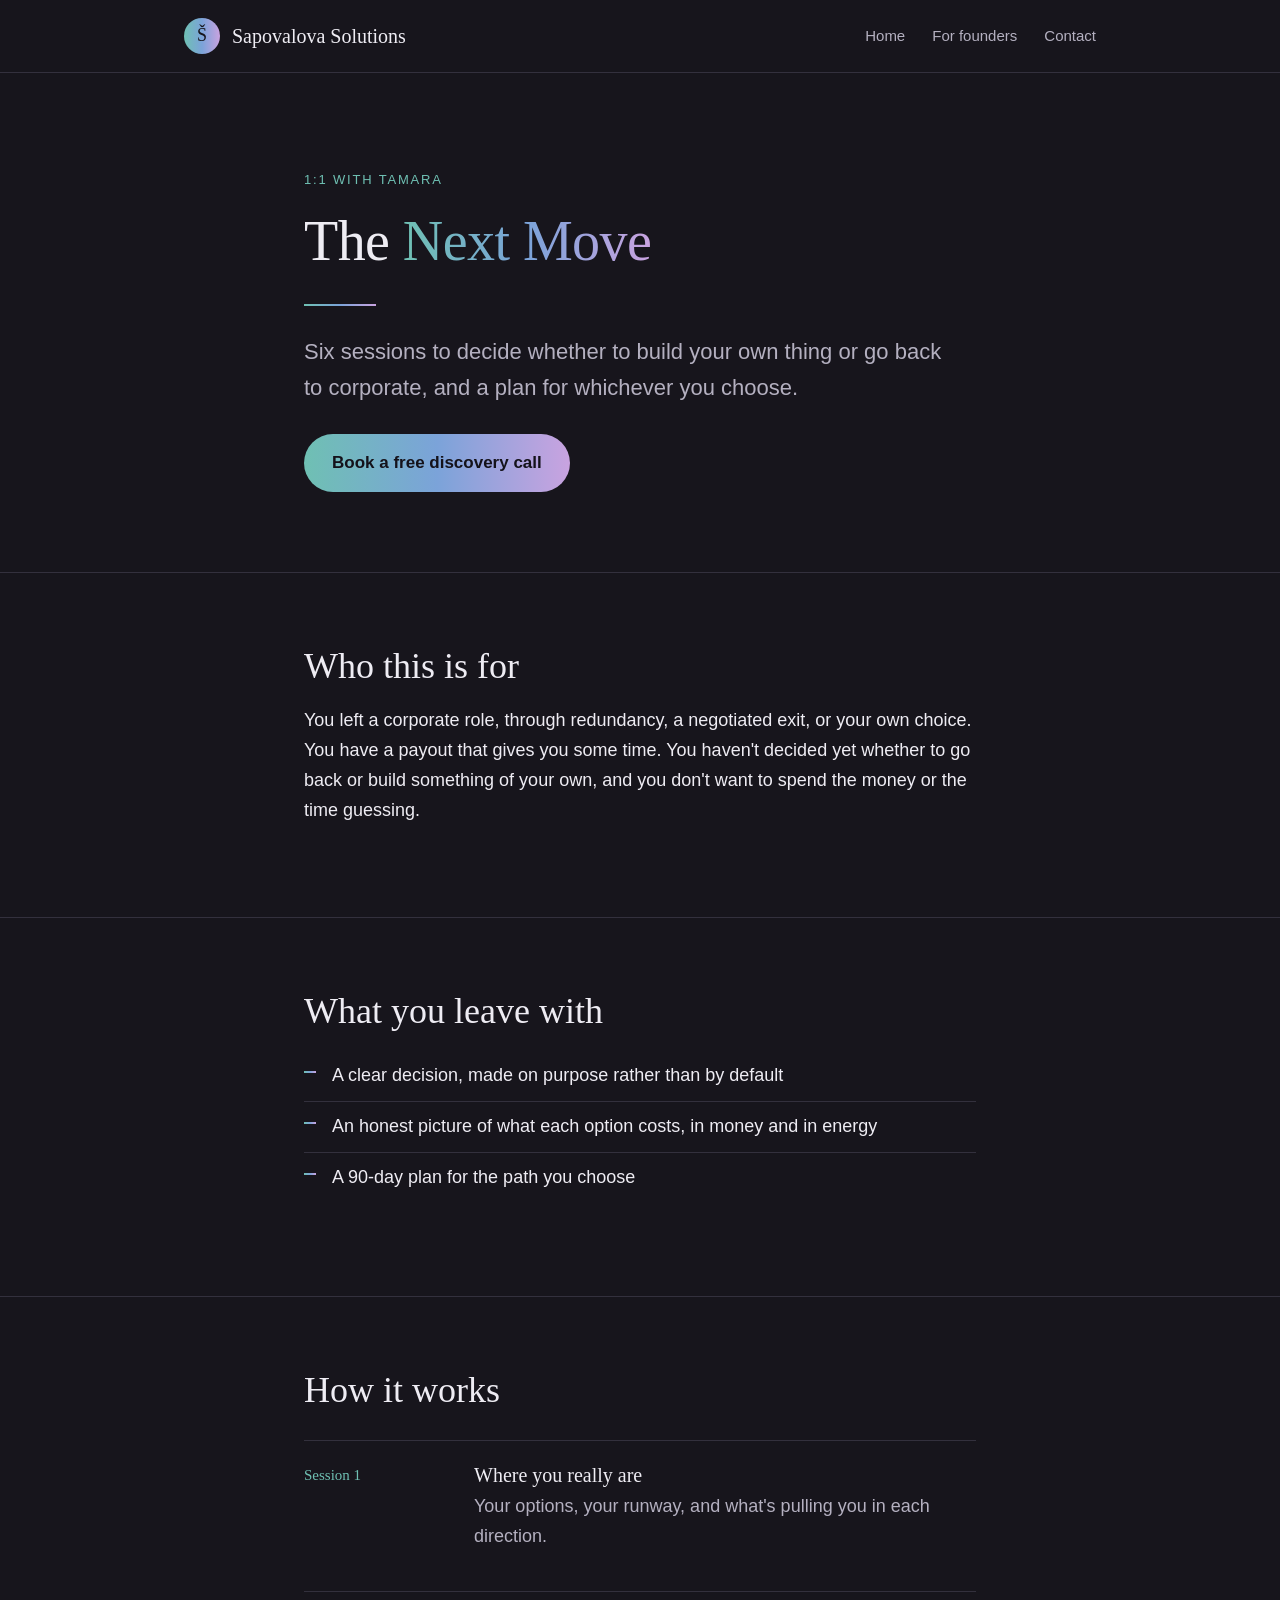
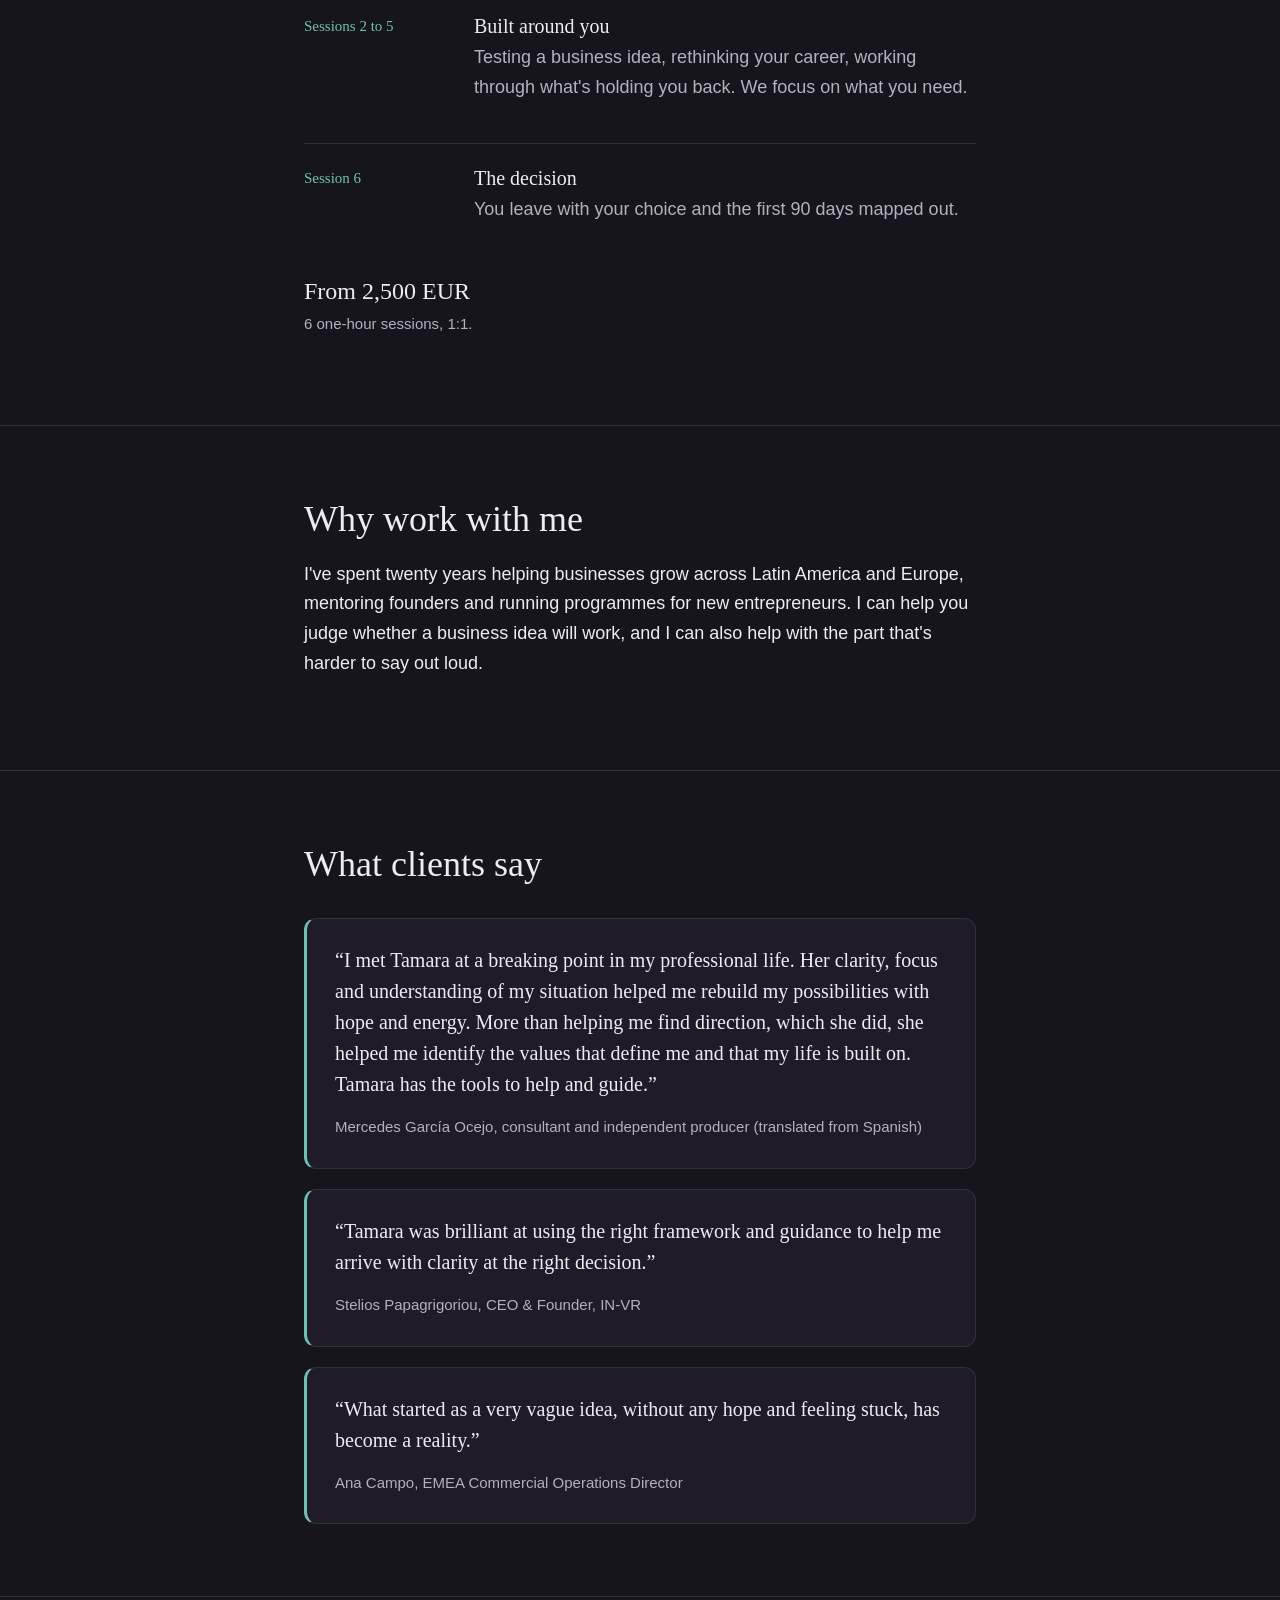
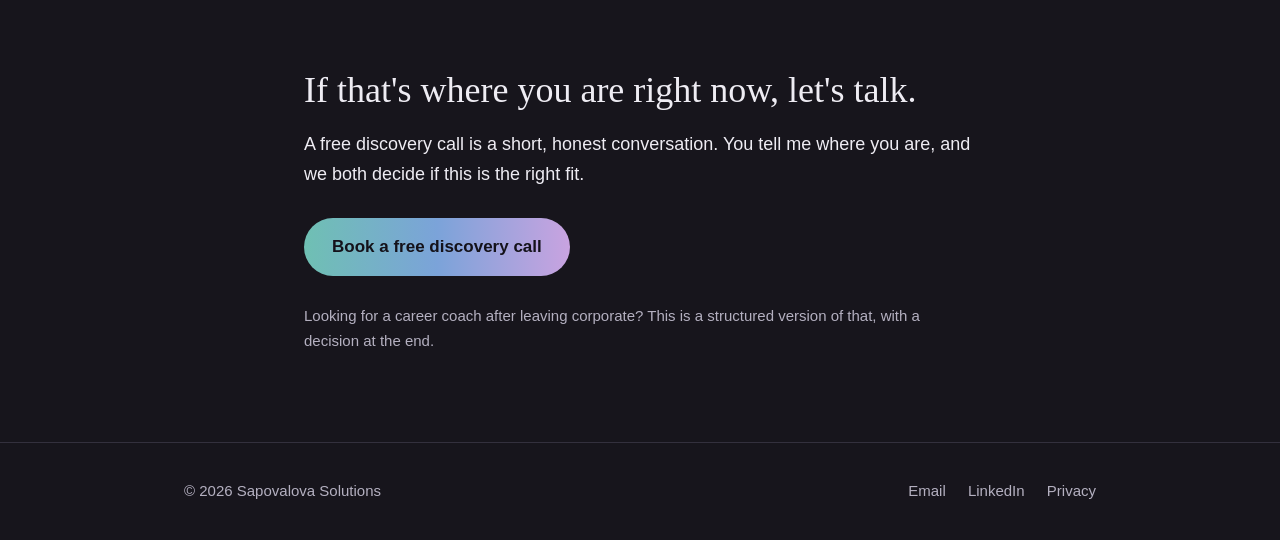
==== coaching.html @ 5c2a06a1 "Refocus site on one-to-one work: The Next Move, founders page, new homepage - Homepage now leads wit" ====
<!doctype html>
<html lang="en">
<head>
<meta charset="utf-8">
<meta name="viewport" content="width=device-width, initial-scale=1">
<title>The Next Move | Sapovalova Solutions</title>
<meta name="description" content="Six sessions to decide whether to build your own thing or go back to corporate, and a plan for whichever you choose. 1:1 with Tamara Medina Sapovalova.">
<link rel="icon" type="image/png" href="favicon.png">
<link rel="stylesheet" href="style.css">
</head>
<body>

<header class="site">
  <div class="wrap">
    <a class="brand" href="index.html"><span class="mark">Š</span> Sapovalova Solutions</a>
    <nav class="site">
      <a href="index.html">Home</a>
      <a href="founders.html">For founders</a>
      <a href="mailto:tamara@sapovalovasolutions.com">Contact</a>
    </nav>
  </div>
</header>

<main>

<section class="hero">
  <div class="narrow">
    <div class="eyebrow">1:1 with Tamara</div>
    <h1>The <span class="grad-text">Next Move</span></h1>
    <hr class="rule">
    <p class="lede">Six sessions to decide whether to build your own thing or go back to corporate, and a plan for whichever you choose.</p>
    <div class="row">
      <a class="btn" href="https://cal.com/tamara-medina/30min">Book a free discovery call</a>
    </div>
  </div>
</section>

<section>
  <div class="narrow">
    <h2>Who this is for</h2>
    <p>You left a corporate role, through redundancy, a negotiated exit, or your own choice. You have a payout that gives you some time. You haven't decided yet whether to go back or build something of your own, and you don't want to spend the money or the time guessing.</p>
  </div>
</section>

<section>
  <div class="narrow">
    <h2>What you leave with</h2>
    <ul class="plain">
      <li>A clear decision, made on purpose rather than by default</li>
      <li>An honest picture of what each option costs, in money and in energy</li>
      <li>A 90-day plan for the path you choose</li>
    </ul>
  </div>
</section>

<section>
  <div class="narrow">
    <h2>How it works</h2>
    <div class="steps">
      <div class="step">
        <div class="n">Session 1</div>
        <div><h3>Where you really are</h3><p>Your options, your runway, and what's pulling you in each direction.</p></div>
      </div>
      <div class="step">
        <div class="n">Sessions 2 to 5</div>
        <div><h3>Built around you</h3><p>Testing a business idea, rethinking your career, working through what's holding you back. We focus on what you need.</p></div>
      </div>
      <div class="step">
        <div class="n">Session 6</div>
        <div><h3>The decision</h3><p>You leave with your choice and the first 90 days mapped out.</p></div>
      </div>
    </div>
    <p class="price">From 2,500 EUR</p>
    <p class="small">6 one-hour sessions, 1:1.</p>
  </div>
</section>

<section>
  <div class="narrow">
    <h2>Why work with me</h2>
    <p>I've spent twenty years helping businesses grow across Latin America and Europe, mentoring founders and running programmes for new entrepreneurs. I can help you judge whether a business idea will work, and I can also help with the part that's harder to say out loud.</p>
  </div>
</section>

<section>
  <div class="narrow">
    <h2>What clients say</h2>
    <div class="quotes">
      <blockquote>
        <p>“I met Tamara at a breaking point in my professional life. Her clarity, focus and understanding of my situation helped me rebuild my possibilities with hope and energy. More than helping me find direction, which she did, she helped me identify the values that define me and that my life is built on. Tamara has the tools to help and guide.”</p>
        <cite>Mercedes García Ocejo, consultant and independent producer (translated from Spanish)</cite>
      </blockquote>
      <blockquote>
        <p>“Tamara was brilliant at using the right framework and guidance to help me arrive with clarity at the right decision.”</p>
        <cite>Stelios Papagrigoriou, CEO &amp; Founder, IN-VR</cite>
      </blockquote>
      <blockquote>
        <p>“What started as a very vague idea, without any hope and feeling stuck, has become a reality.”</p>
        <cite>Ana Campo, EMEA Commercial Operations Director</cite>
      </blockquote>
    </div>
  </div>
</section>

<section>
  <div class="narrow">
    <h2>If that's where you are right now, let's talk.</h2>
    <p>A free discovery call is a short, honest conversation. You tell me where you are, and we both decide if this is the right fit.</p>
    <div class="row">
      <a class="btn" href="https://cal.com/tamara-medina/30min">Book a free discovery call</a>
    </div>
    <p class="small" style="margin-top:28px">Looking for a career coach after leaving corporate? This is a structured version of that, with a decision at the end.</p>
  </div>
</section>

</main>

<footer class="site">
  <div class="wrap">
    <div>© 2026 Sapovalova Solutions</div>
    <div>
      <a href="mailto:tamara@sapovalovasolutions.com">Email</a>
      <a href="https://www.linkedin.com/in/tamaramedinasapovalova/">LinkedIn</a>
      <a href="privacy.html">Privacy</a>
    </div>
  </div>
</footer>

</body>
</html>
---- style.css ----
:root{
  --bg:#17151c;
  --bg2:#1f1c27;
  --text:#eeecf3;
  --muted:#b4b0c0;
  --line:#33303d;
  --teal:#6fc0b3;
  --blue:#7ba3d9;
  --lilac:#c9a3e0;
  --grad:linear-gradient(90deg,#6fc0b3,#7ba3d9,#c9a3e0);
  --serif:"Iowan Old Style","Palatino Linotype",Palatino,Georgia,serif;
  --sans:-apple-system,BlinkMacSystemFont,"Segoe UI",Roboto,Helvetica,Arial,sans-serif;
}
*{box-sizing:border-box}
html{scroll-behavior:smooth}
body{margin:0;background:var(--bg);color:var(--text);font-family:var(--sans);font-size:18px;line-height:1.65;-webkit-font-smoothing:antialiased}
a{color:var(--teal)}
.wrap{max-width:960px;margin:0 auto;padding:0 24px}
.narrow{max-width:720px;margin:0 auto;padding:0 24px}

/* header */
header.site{border-bottom:1px solid var(--line)}
header.site .wrap{display:flex;align-items:center;justify-content:space-between;gap:16px;padding-top:18px;padding-bottom:18px;flex-wrap:wrap}
.brand{display:flex;align-items:center;gap:12px;text-decoration:none;color:var(--text);font-family:var(--serif);font-size:20px}
.mark{width:36px;height:36px;border-radius:50%;display:grid;place-items:center;font-family:var(--serif);font-size:18px;color:var(--bg);background:var(--grad)}
nav.site a{color:var(--muted);text-decoration:none;font-size:15px;margin-left:22px}
nav.site a:hover{color:var(--text)}

/* type */
h1,h2,h3{font-family:var(--serif);font-weight:500;line-height:1.2;margin:0 0 .5em}
h1{font-size:clamp(34px,6vw,56px);letter-spacing:-.01em}
h2{font-size:clamp(26px,4vw,36px)}
h3{font-size:22px}
p{margin:0 0 1.1em}
.eyebrow{font-size:13px;letter-spacing:.14em;text-transform:uppercase;color:var(--teal);margin-bottom:18px}
.lede{font-size:clamp(19px,2.4vw,22px);color:var(--muted);max-width:640px}
.grad-text{background:var(--grad);-webkit-background-clip:text;background-clip:text;color:transparent}
.rule{height:2px;width:72px;background:var(--grad);border:0;margin:0 0 28px}

section{padding:72px 0;border-bottom:1px solid var(--line)}
section.hero{padding:96px 0 80px}
section:last-of-type{border-bottom:0}

/* buttons */
.btn{display:inline-block;padding:15px 28px;border-radius:999px;background:var(--grad);color:#14121a;font-weight:600;text-decoration:none;font-size:17px}
.btn:hover{filter:brightness(1.08)}
.btn.ghost{background:transparent;color:var(--text);border:1px solid var(--line)}
.btn.ghost:hover{border-color:var(--teal)}
.row{display:flex;gap:14px;flex-wrap:wrap;margin-top:28px}

/* cards */
.cards{display:grid;grid-template-columns:repeat(auto-fit,minmax(280px,1fr));gap:20px;margin-top:32px}
.card{background:var(--bg2);border:1px solid var(--line);border-radius:16px;padding:30px}
.card .tag{font-size:12px;letter-spacing:.12em;text-transform:uppercase;color:var(--lilac);margin-bottom:10px}
.card p{color:var(--muted)}
.card a.more{color:var(--teal);text-decoration:none;font-weight:600}

ul.plain{list-style:none;padding:0;margin:0 0 1.2em}
ul.plain li{padding:10px 0 10px 28px;position:relative;border-bottom:1px solid var(--line)}
ul.plain li:last-child{border-bottom:0}
ul.plain li::before{content:"";position:absolute;left:0;top:20px;width:12px;height:2px;background:var(--grad)}

.steps{display:grid;gap:18px;margin-top:28px}
.step{display:grid;grid-template-columns:auto 1fr;gap:20px;align-items:start;padding:22px 0;border-top:1px solid var(--line)}
.step .n{font-family:var(--serif);font-size:15px;color:var(--teal);min-width:150px}
.step h3{margin-bottom:.25em;font-size:20px}
.step p{margin:0;color:var(--muted)}
@media(max-width:600px){.step{grid-template-columns:1fr;gap:6px}.step .n{min-width:0}}

blockquote{margin:0;padding:26px 28px;background:var(--bg2);border:1px solid var(--line);border-left:3px solid var(--teal);border-radius:12px}
blockquote p{font-family:var(--serif);font-size:20px;line-height:1.55;margin-bottom:12px}
blockquote cite{font-style:normal;font-size:15px;color:var(--muted)}
.quotes{display:grid;gap:20px;margin-top:32px}

.price{font-family:var(--serif);font-size:24px;margin:26px 0 0}
.small{font-size:15px;color:var(--muted)}

footer.site{padding:36px 0;border-top:1px solid var(--line);color:var(--muted);font-size:15px}
footer.site .wrap{display:flex;justify-content:space-between;gap:16px;flex-wrap:wrap}
footer.site a{color:var(--muted);margin-left:18px;text-decoration:none}
footer.site a:first-child{margin-left:0}
footer.site a:hover{color:var(--text)}
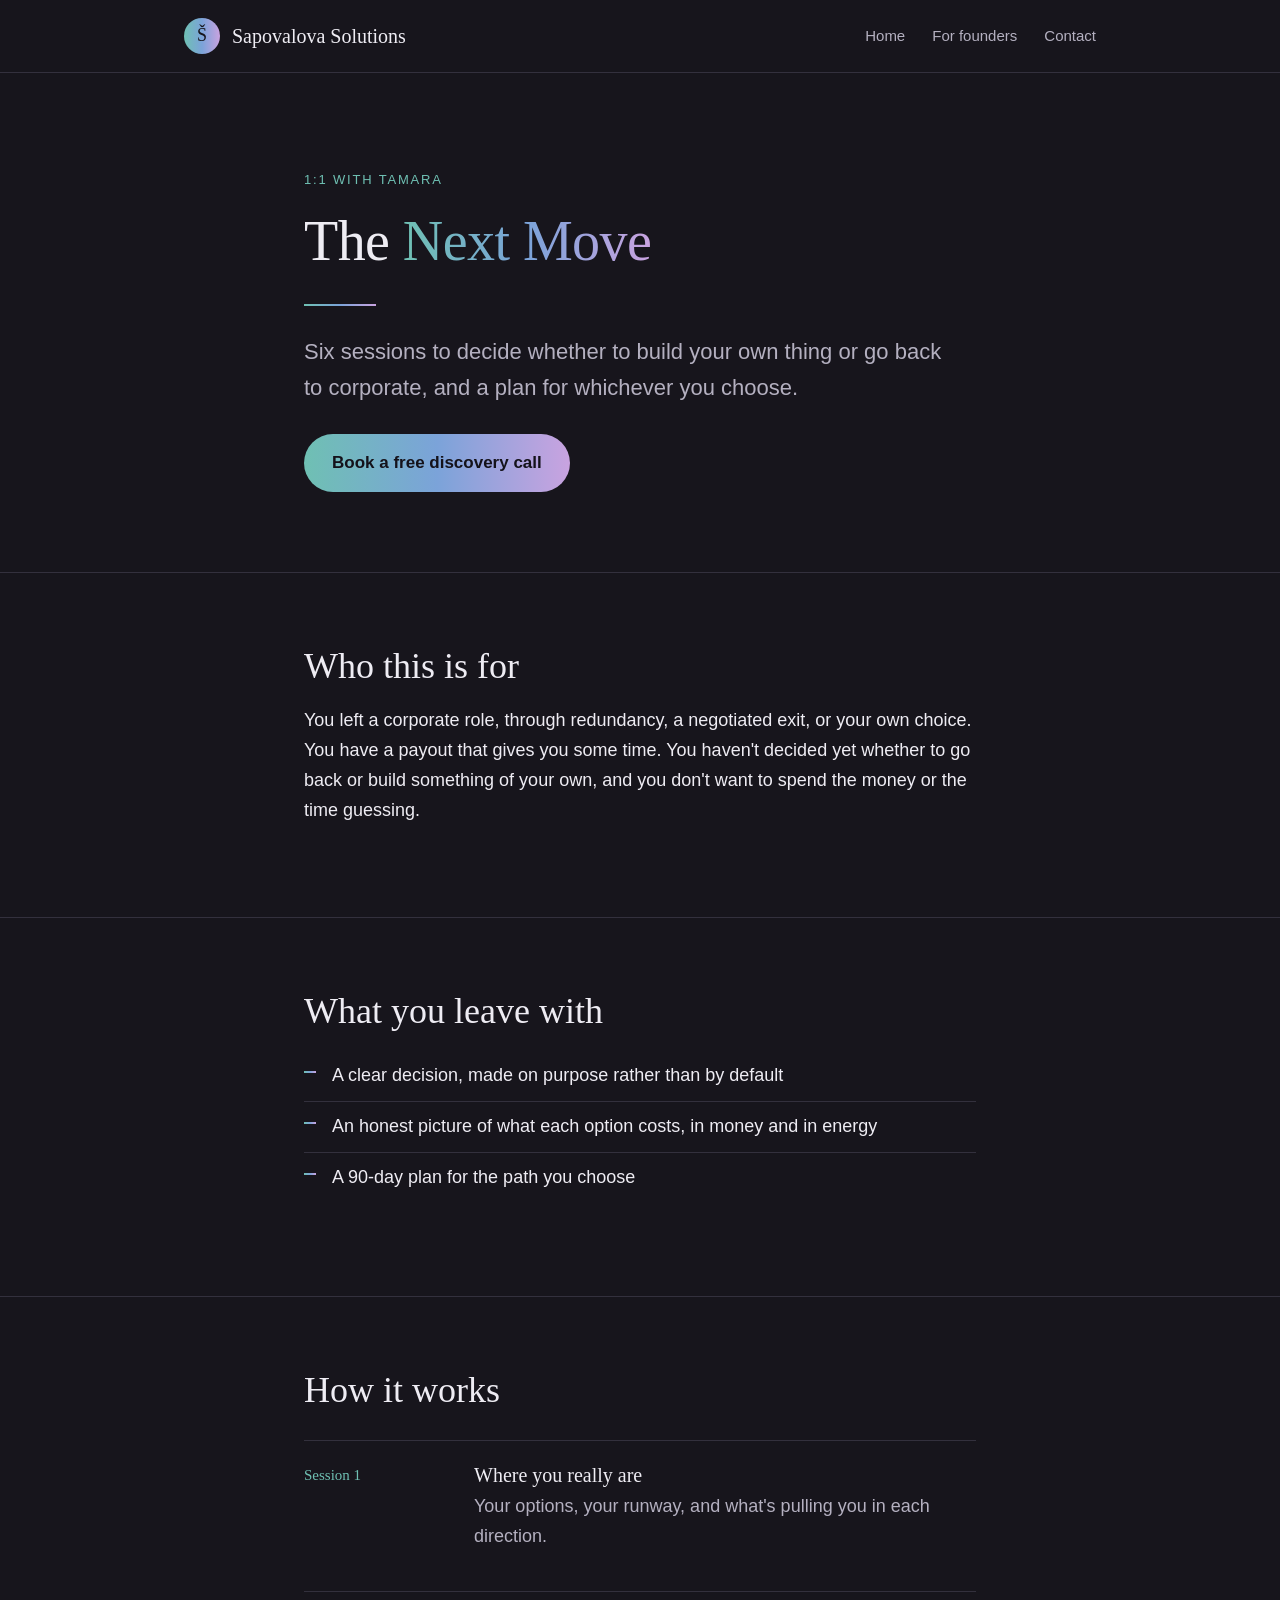
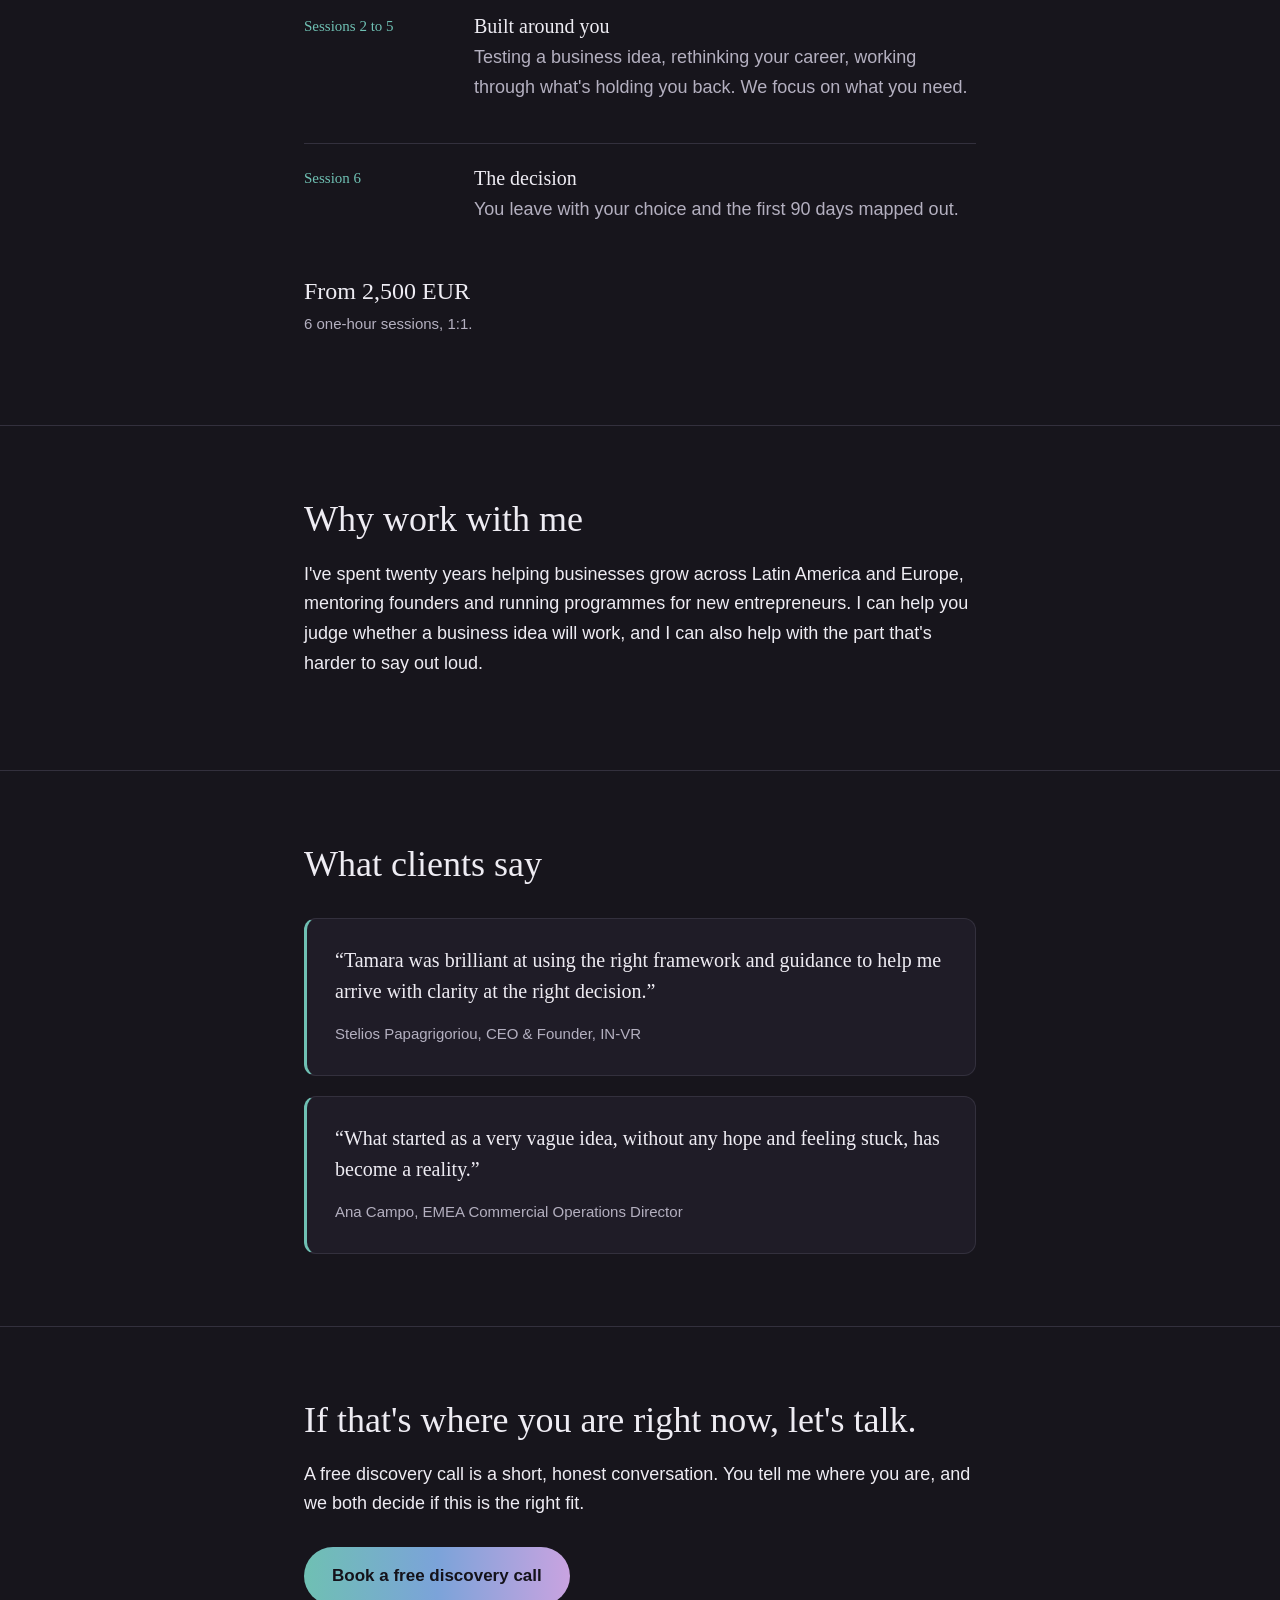
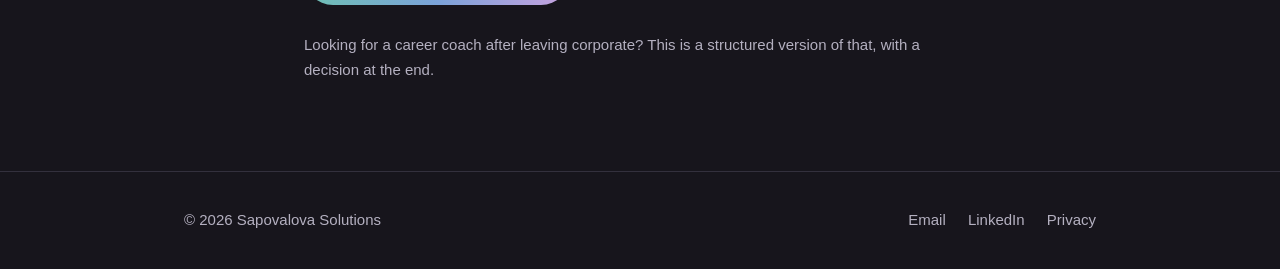
==== commit 8e372c30: "Remove translated Mercedes quote from The Next Move page Quote is not to be published until the Engl" ====
--- a/coaching.html
+++ b/coaching.html
@@ -87,10 +87,6 @@
     <h2>What clients say</h2>
     <div class="quotes">
       <blockquote>
-        <p>“I met Tamara at a breaking point in my professional life. Her clarity, focus and understanding of my situation helped me rebuild my possibilities with hope and energy. More than helping me find direction, which she did, she helped me identify the values that define me and that my life is built on. Tamara has the tools to help and guide.”</p>
-        <cite>Mercedes García Ocejo, consultant and independent producer (translated from Spanish)</cite>
-      </blockquote>
-      <blockquote>
         <p>“Tamara was brilliant at using the right framework and guidance to help me arrive with clarity at the right decision.”</p>
         <cite>Stelios Papagrigoriou, CEO &amp; Founder, IN-VR</cite>
       </blockquote>
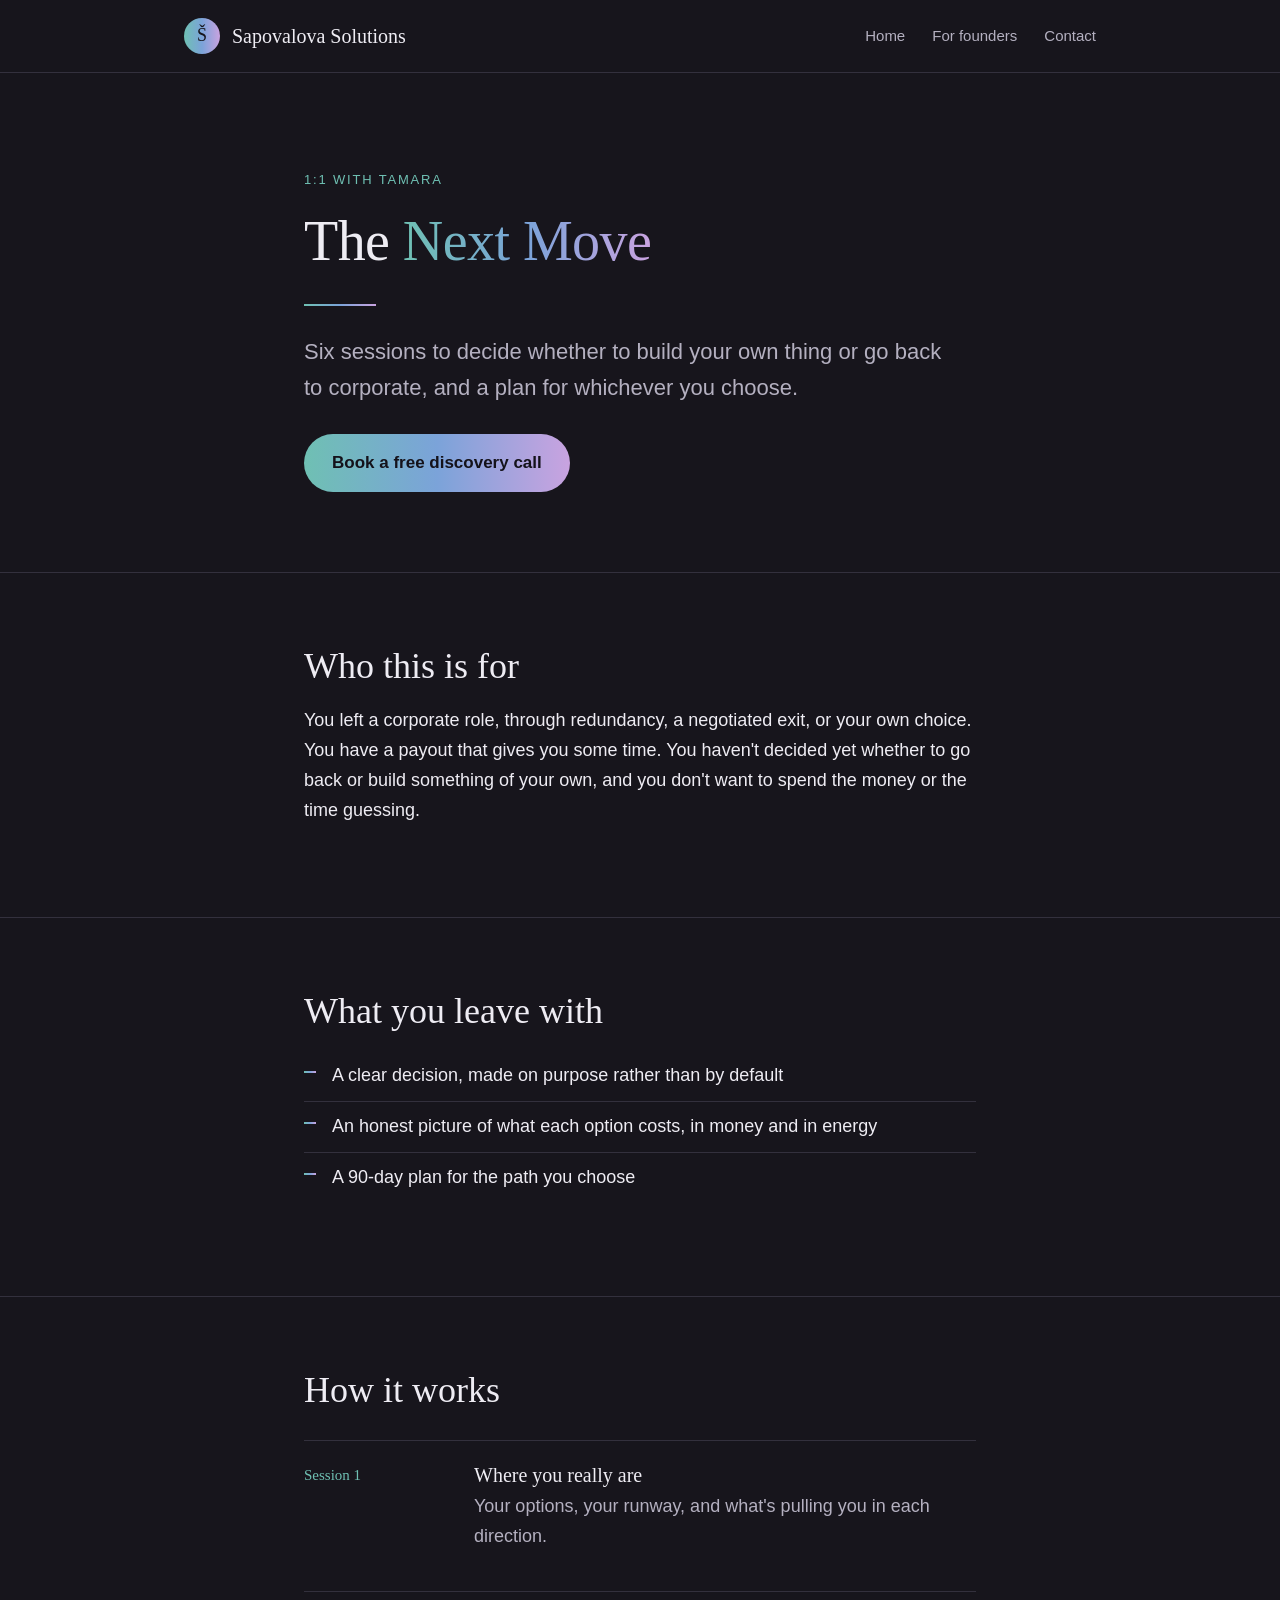
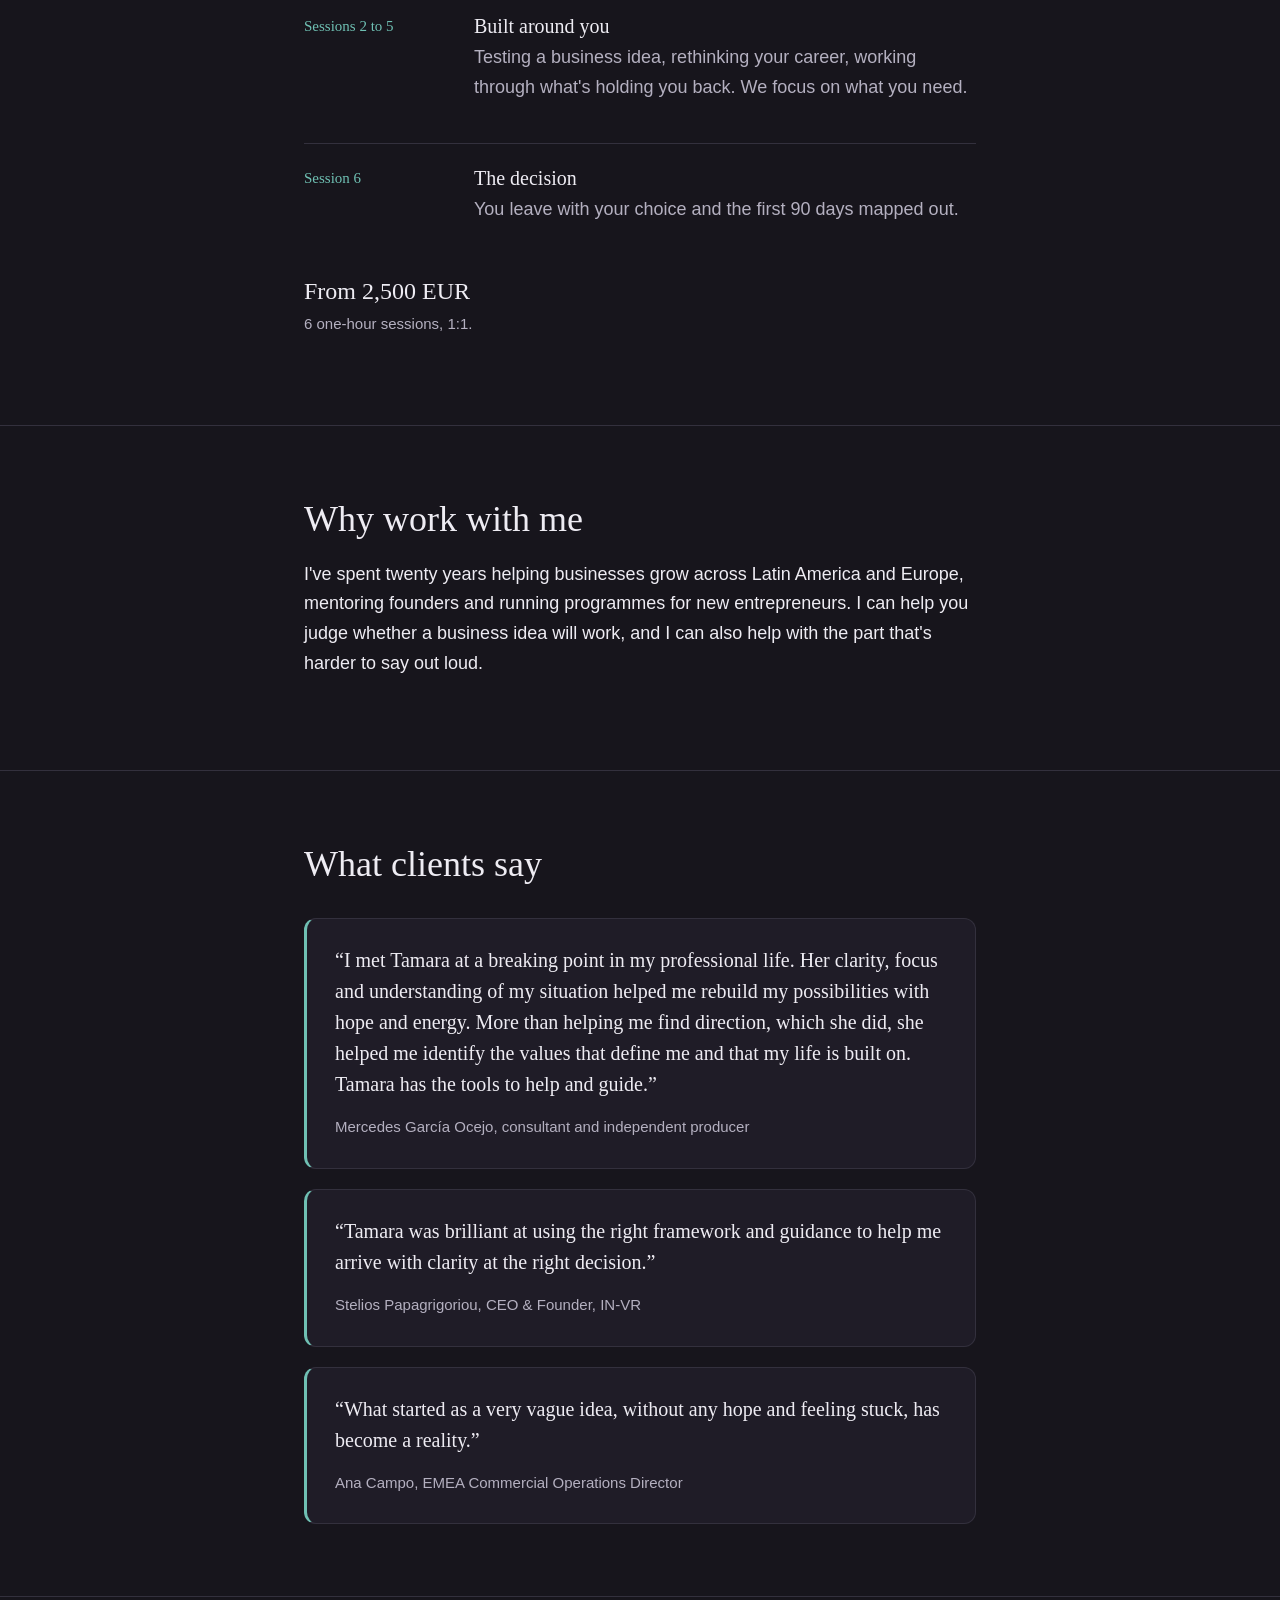
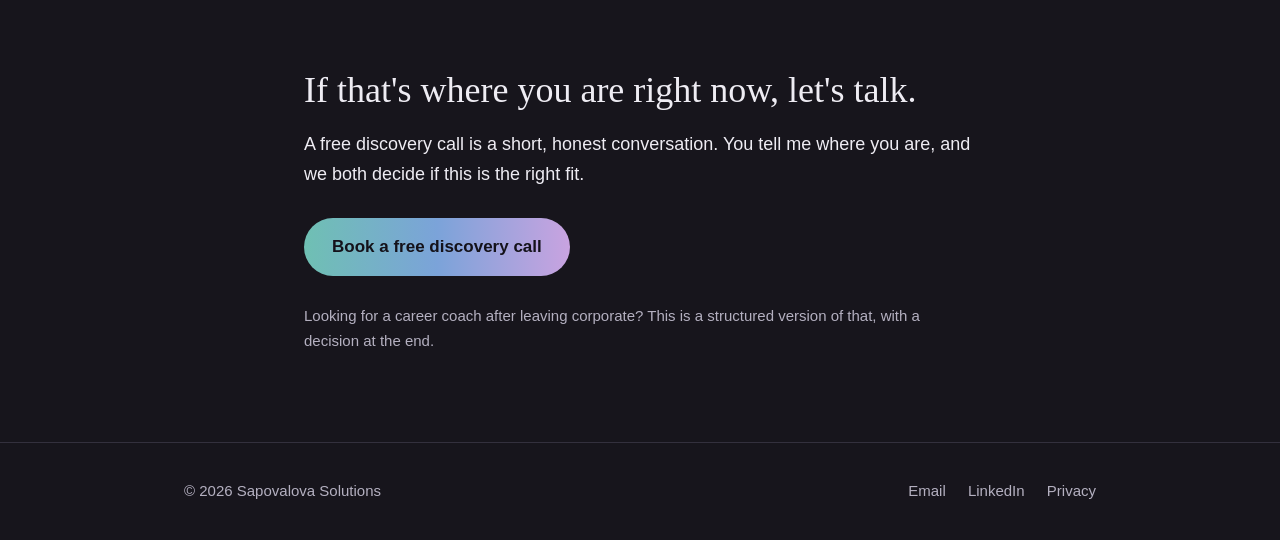
==== commit c1280de4: "Restore Mercedes quote on The Next Move page without translation note Co-Authored-By: Claude Sonnet " ====
--- a/coaching.html
+++ b/coaching.html
@@ -87,6 +87,10 @@
     <h2>What clients say</h2>
     <div class="quotes">
       <blockquote>
+        <p>“I met Tamara at a breaking point in my professional life. Her clarity, focus and understanding of my situation helped me rebuild my possibilities with hope and energy. More than helping me find direction, which she did, she helped me identify the values that define me and that my life is built on. Tamara has the tools to help and guide.”</p>
+        <cite>Mercedes García Ocejo, consultant and independent producer</cite>
+      </blockquote>
+      <blockquote>
         <p>“Tamara was brilliant at using the right framework and guidance to help me arrive with clarity at the right decision.”</p>
         <cite>Stelios Papagrigoriou, CEO &amp; Founder, IN-VR</cite>
       </blockquote>
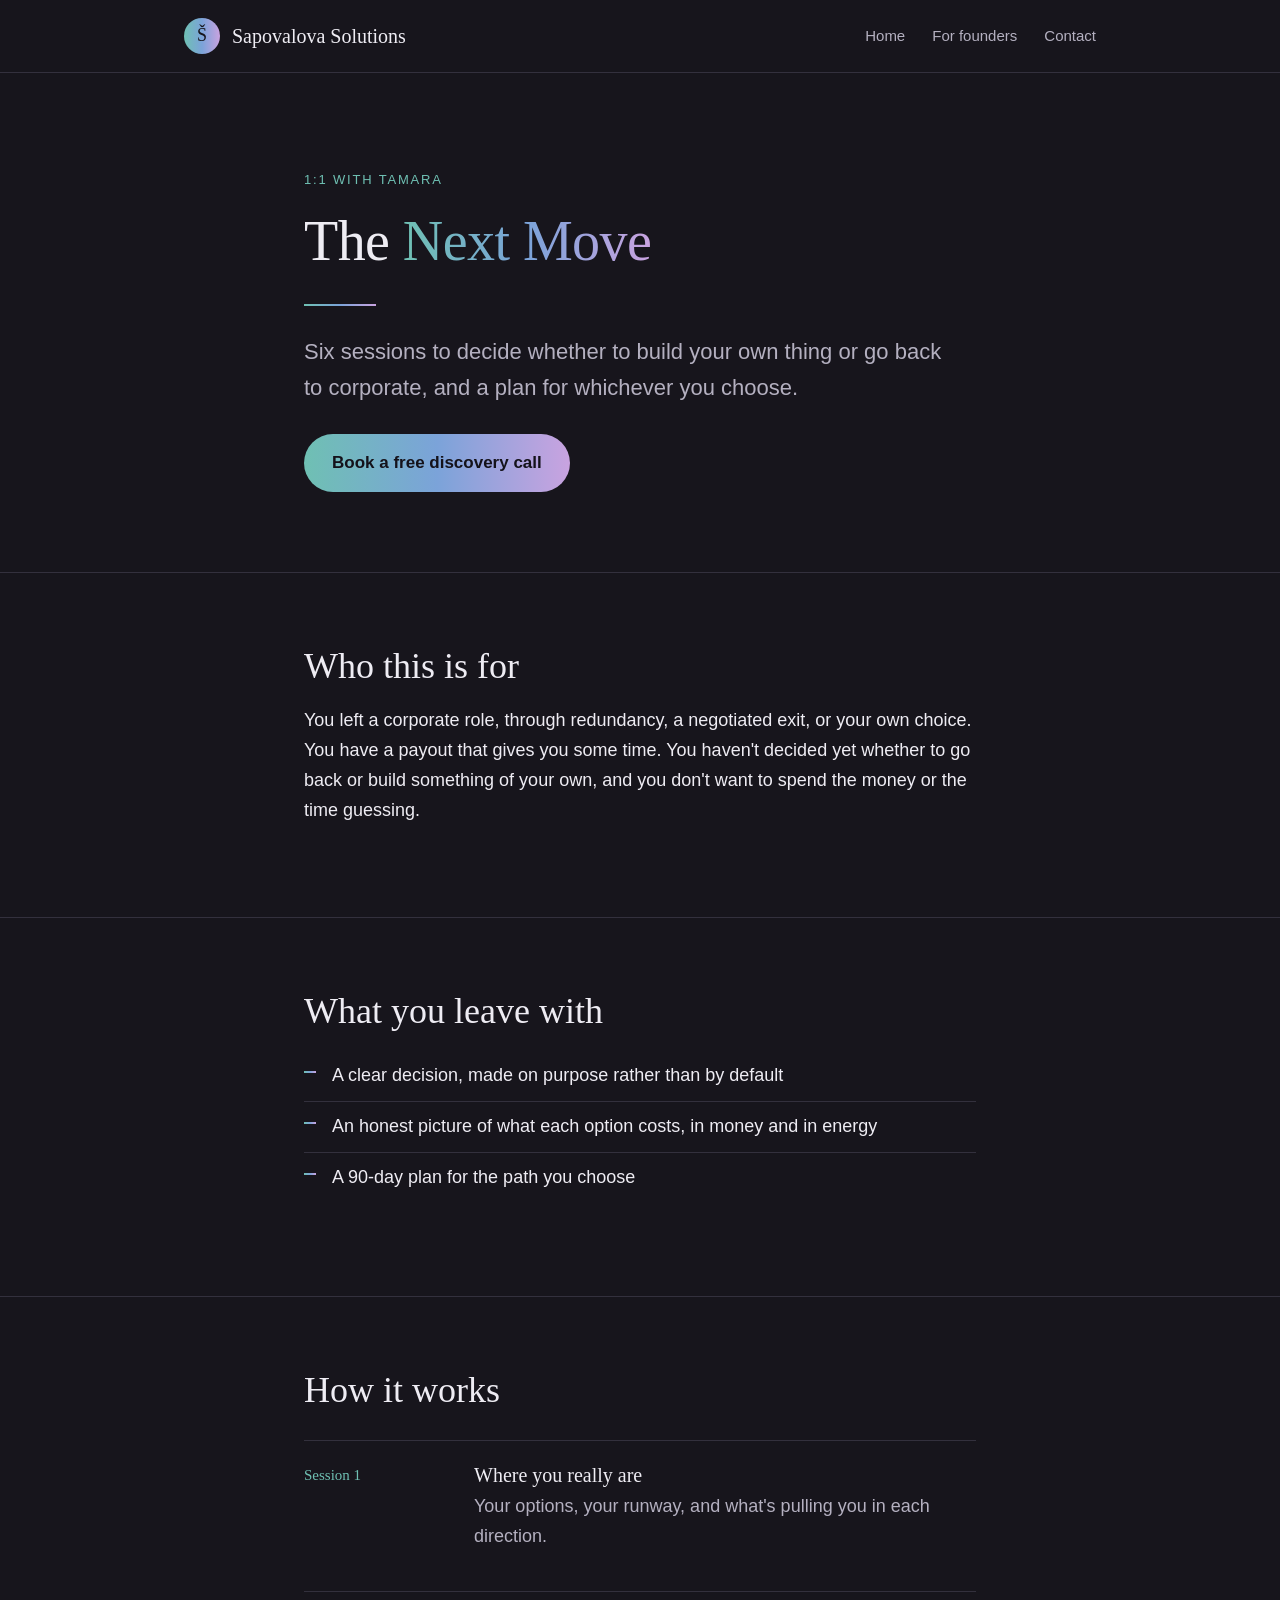
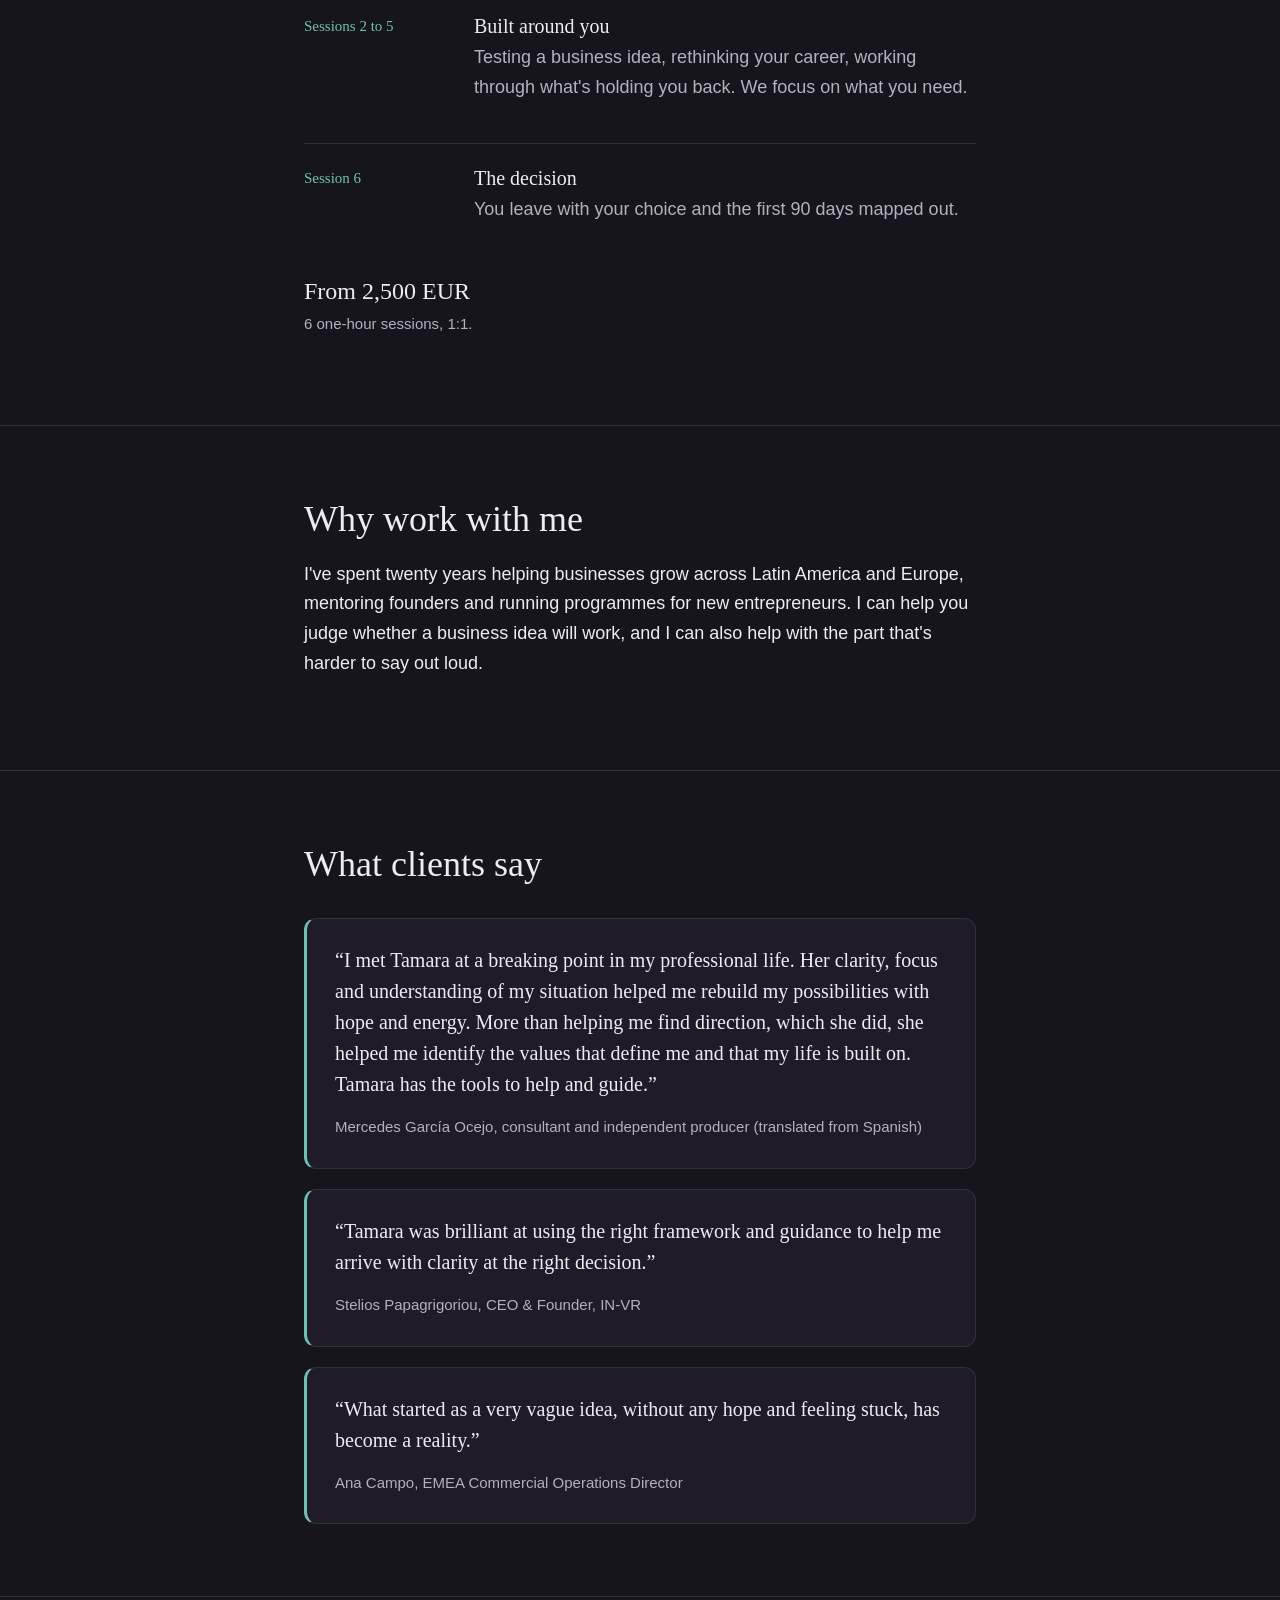
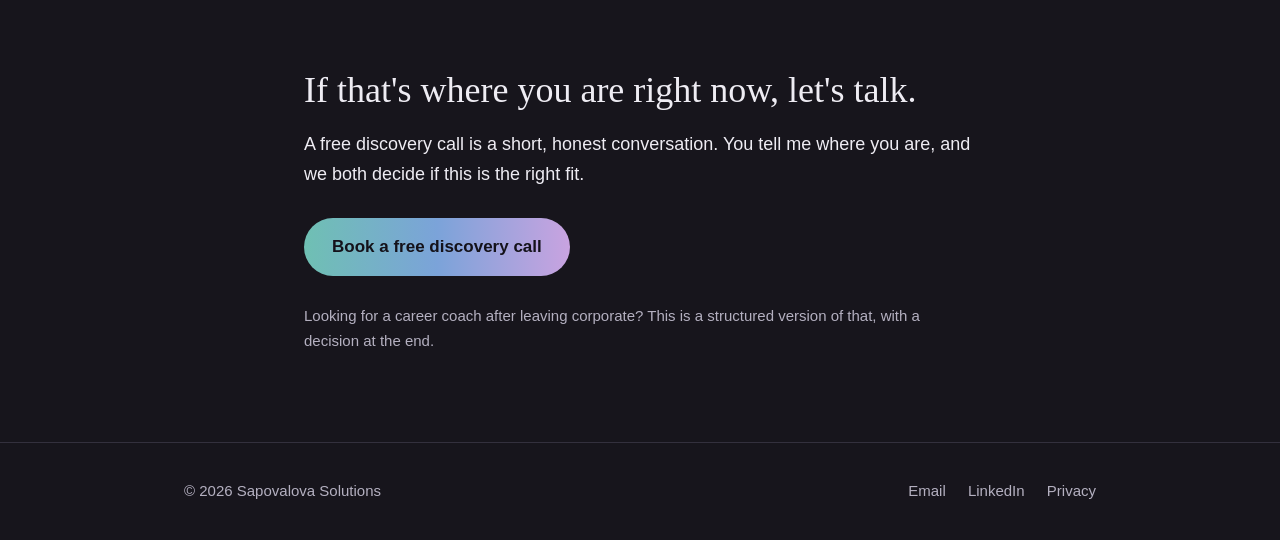
==== commit a251666f: "Update home and coaching pages and add Tamara photos Co-Authored-By: Claude Sonnet 5 <noreply@anthro" ====
--- a/coaching.html
+++ b/coaching.html
@@ -5,7 +5,6 @@
 <meta name="viewport" content="width=device-width, initial-scale=1">
 <title>The Next Move | Sapovalova Solutions</title>
 <meta name="description" content="Six sessions to decide whether to build your own thing or go back to corporate, and a plan for whichever you choose. 1:1 with Tamara Medina Sapovalova.">
-<link rel="icon" type="image/png" href="favicon.png">
 <link rel="stylesheet" href="style.css">
 </head>
 <body>
@@ -30,7 +29,7 @@
     <hr class="rule">
     <p class="lede">Six sessions to decide whether to build your own thing or go back to corporate, and a plan for whichever you choose.</p>
     <div class="row">
-      <a class="btn" href="https://cal.com/tamara-medina/30min">Book a free discovery call</a>
+      <a class="btn" href="https://cal.com/tamara-medina/discovery-session">Book a free discovery call</a>
     </div>
   </div>
 </section>
@@ -88,7 +87,7 @@
     <div class="quotes">
       <blockquote>
         <p>“I met Tamara at a breaking point in my professional life. Her clarity, focus and understanding of my situation helped me rebuild my possibilities with hope and energy. More than helping me find direction, which she did, she helped me identify the values that define me and that my life is built on. Tamara has the tools to help and guide.”</p>
-        <cite>Mercedes García Ocejo, consultant and independent producer</cite>
+        <cite>Mercedes García Ocejo, consultant and independent producer (translated from Spanish)</cite>
       </blockquote>
       <blockquote>
         <p>“Tamara was brilliant at using the right framework and guidance to help me arrive with clarity at the right decision.”</p>
@@ -107,7 +106,7 @@
     <h2>If that's where you are right now, let's talk.</h2>
     <p>A free discovery call is a short, honest conversation. You tell me where you are, and we both decide if this is the right fit.</p>
     <div class="row">
-      <a class="btn" href="https://cal.com/tamara-medina/30min">Book a free discovery call</a>
+      <a class="btn" href="https://cal.com/tamara-medina/discovery-session">Book a free discovery call</a>
     </div>
     <p class="small" style="margin-top:28px">Looking for a career coach after leaving corporate? This is a structured version of that, with a decision at the end.</p>
   </div>
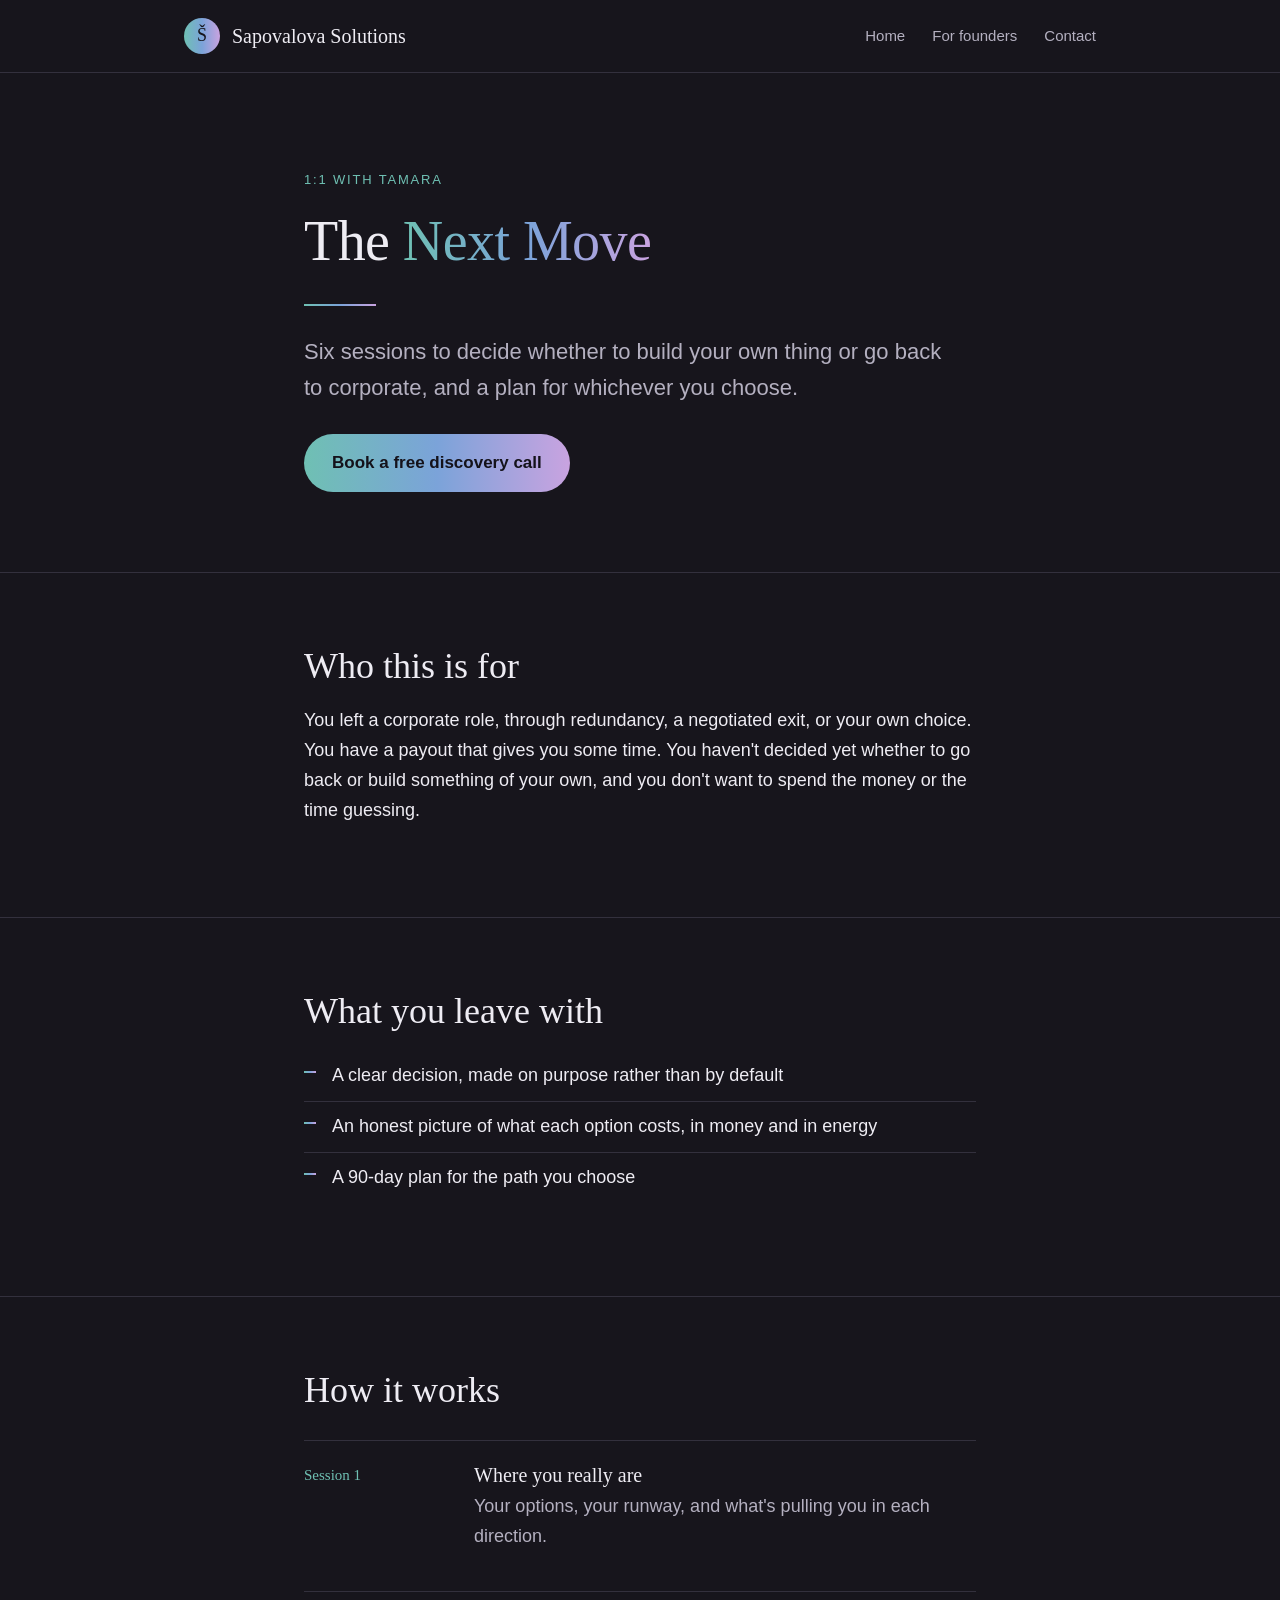
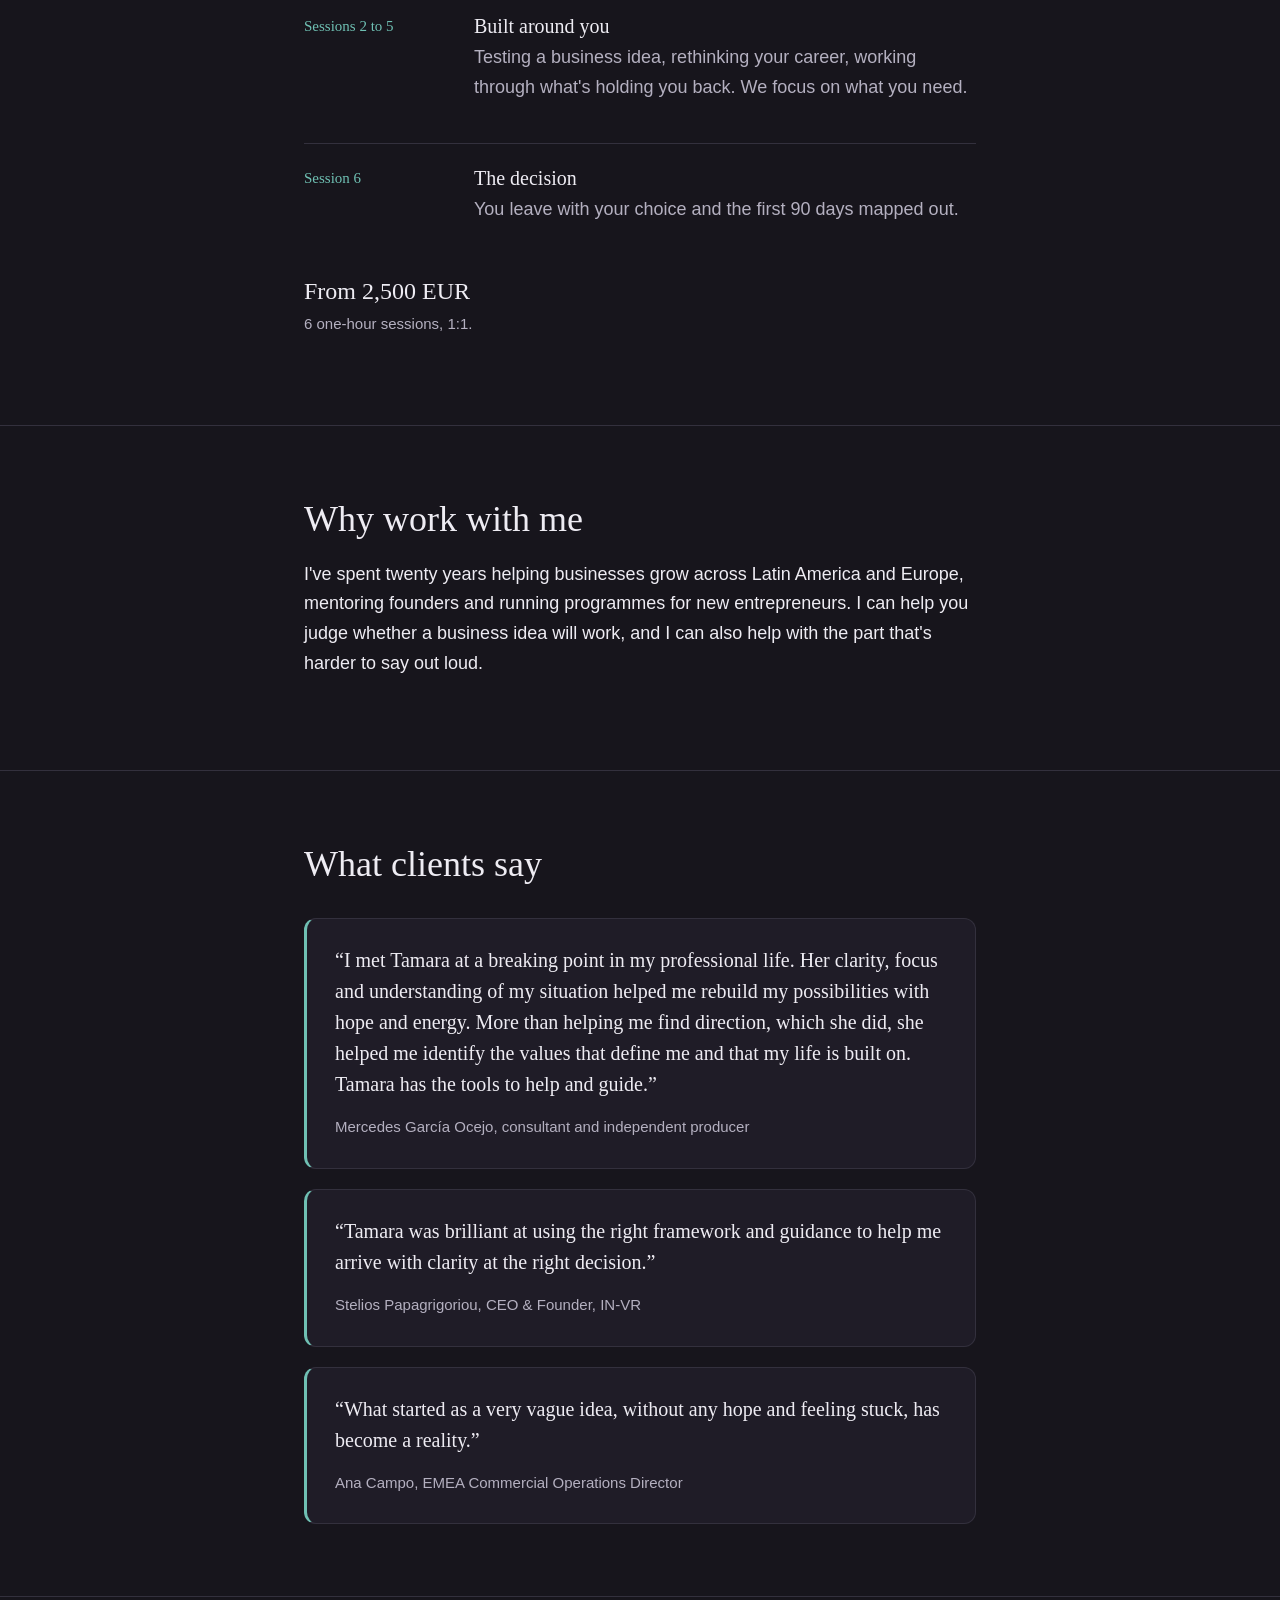
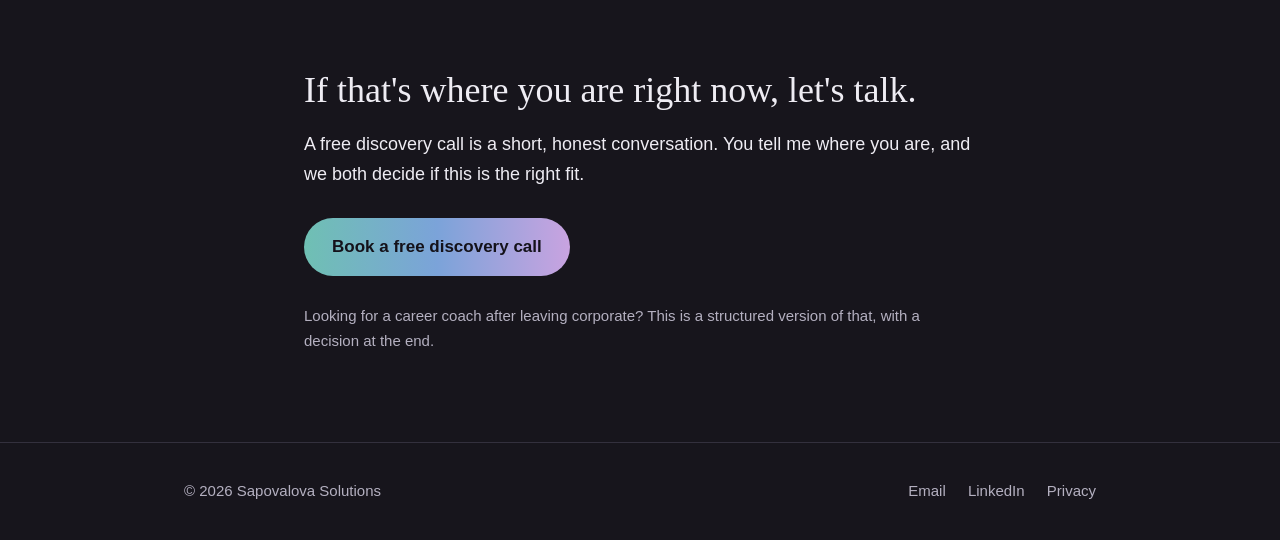
==== commit 48706608: "Restore favicon link and remove 'No juniors' line and translation note Co-Authored-By: Claude Sonnet" ====
--- a/coaching.html
+++ b/coaching.html
@@ -5,6 +5,7 @@
 <meta name="viewport" content="width=device-width, initial-scale=1">
 <title>The Next Move | Sapovalova Solutions</title>
 <meta name="description" content="Six sessions to decide whether to build your own thing or go back to corporate, and a plan for whichever you choose. 1:1 with Tamara Medina Sapovalova.">
+<link rel="icon" type="image/png" href="favicon.png">
 <link rel="stylesheet" href="style.css">
 </head>
 <body>
@@ -87,7 +88,7 @@
     <div class="quotes">
       <blockquote>
         <p>“I met Tamara at a breaking point in my professional life. Her clarity, focus and understanding of my situation helped me rebuild my possibilities with hope and energy. More than helping me find direction, which she did, she helped me identify the values that define me and that my life is built on. Tamara has the tools to help and guide.”</p>
-        <cite>Mercedes García Ocejo, consultant and independent producer (translated from Spanish)</cite>
+        <cite>Mercedes García Ocejo, consultant and independent producer</cite>
       </blockquote>
       <blockquote>
         <p>“Tamara was brilliant at using the right framework and guidance to help me arrive with clarity at the right decision.”</p>
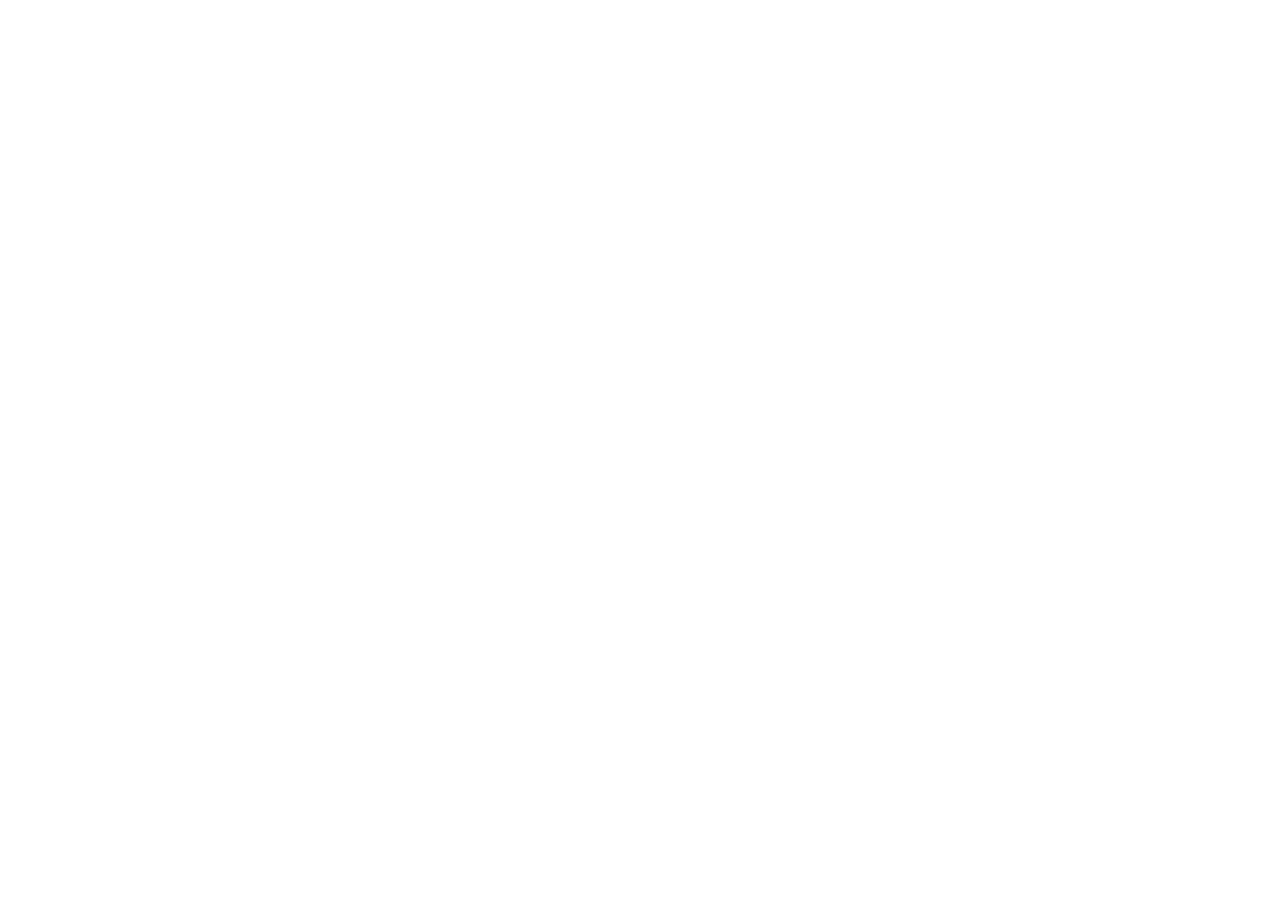
==== commit de9aacb7: "Use updated homepage and coaching redirect Co-Authored-By: Claude Sonnet 5 <noreply@anthropic.com>" ====
--- a/coaching.html
+++ b/coaching.html
@@ -4,127 +4,12 @@
 <meta charset="utf-8">
 <meta name="viewport" content="width=device-width, initial-scale=1">
 <title>The Next Move | Sapovalova Solutions</title>
-<meta name="description" content="Six sessions to decide whether to build your own thing or go back to corporate, and a plan for whichever you choose. 1:1 with Tamara Medina Sapovalova.">
-<link rel="icon" type="image/png" href="favicon.png">
-<link rel="stylesheet" href="style.css">
+<link rel="canonical" href="https://sapovalovasolutions.com/">
+<meta http-equiv="refresh" content="0; url=https://sapovalovasolutions.com/#the-next-move">
+<meta name="robots" content="noindex">
+<script>window.location.replace("https://sapovalovasolutions.com/#the-next-move");</script>
 </head>
 <body>
-
-<header class="site">
-  <div class="wrap">
-    <a class="brand" href="index.html"><span class="mark">Š</span> Sapovalova Solutions</a>
-    <nav class="site">
-      <a href="index.html">Home</a>
-      <a href="founders.html">For founders</a>
-      <a href="mailto:tamara@sapovalovasolutions.com">Contact</a>
-    </nav>
-  </div>
-</header>
-
-<main>
-
-<section class="hero">
-  <div class="narrow">
-    <div class="eyebrow">1:1 with Tamara</div>
-    <h1>The <span class="grad-text">Next Move</span></h1>
-    <hr class="rule">
-    <p class="lede">Six sessions to decide whether to build your own thing or go back to corporate, and a plan for whichever you choose.</p>
-    <div class="row">
-      <a class="btn" href="https://cal.com/tamara-medina/discovery-session">Book a free discovery call</a>
-    </div>
-  </div>
-</section>
-
-<section>
-  <div class="narrow">
-    <h2>Who this is for</h2>
-    <p>You left a corporate role, through redundancy, a negotiated exit, or your own choice. You have a payout that gives you some time. You haven't decided yet whether to go back or build something of your own, and you don't want to spend the money or the time guessing.</p>
-  </div>
-</section>
-
-<section>
-  <div class="narrow">
-    <h2>What you leave with</h2>
-    <ul class="plain">
-      <li>A clear decision, made on purpose rather than by default</li>
-      <li>An honest picture of what each option costs, in money and in energy</li>
-      <li>A 90-day plan for the path you choose</li>
-    </ul>
-  </div>
-</section>
-
-<section>
-  <div class="narrow">
-    <h2>How it works</h2>
-    <div class="steps">
-      <div class="step">
-        <div class="n">Session 1</div>
-        <div><h3>Where you really are</h3><p>Your options, your runway, and what's pulling you in each direction.</p></div>
-      </div>
-      <div class="step">
-        <div class="n">Sessions 2 to 5</div>
-        <div><h3>Built around you</h3><p>Testing a business idea, rethinking your career, working through what's holding you back. We focus on what you need.</p></div>
-      </div>
-      <div class="step">
-        <div class="n">Session 6</div>
-        <div><h3>The decision</h3><p>You leave with your choice and the first 90 days mapped out.</p></div>
-      </div>
-    </div>
-    <p class="price">From 2,500 EUR</p>
-    <p class="small">6 one-hour sessions, 1:1.</p>
-  </div>
-</section>
-
-<section>
-  <div class="narrow">
-    <h2>Why work with me</h2>
-    <p>I've spent twenty years helping businesses grow across Latin America and Europe, mentoring founders and running programmes for new entrepreneurs. I can help you judge whether a business idea will work, and I can also help with the part that's harder to say out loud.</p>
-  </div>
-</section>
-
-<section>
-  <div class="narrow">
-    <h2>What clients say</h2>
-    <div class="quotes">
-      <blockquote>
-        <p>“I met Tamara at a breaking point in my professional life. Her clarity, focus and understanding of my situation helped me rebuild my possibilities with hope and energy. More than helping me find direction, which she did, she helped me identify the values that define me and that my life is built on. Tamara has the tools to help and guide.”</p>
-        <cite>Mercedes García Ocejo, consultant and independent producer</cite>
-      </blockquote>
-      <blockquote>
-        <p>“Tamara was brilliant at using the right framework and guidance to help me arrive with clarity at the right decision.”</p>
-        <cite>Stelios Papagrigoriou, CEO &amp; Founder, IN-VR</cite>
-      </blockquote>
-      <blockquote>
-        <p>“What started as a very vague idea, without any hope and feeling stuck, has become a reality.”</p>
-        <cite>Ana Campo, EMEA Commercial Operations Director</cite>
-      </blockquote>
-    </div>
-  </div>
-</section>
-
-<section>
-  <div class="narrow">
-    <h2>If that's where you are right now, let's talk.</h2>
-    <p>A free discovery call is a short, honest conversation. You tell me where you are, and we both decide if this is the right fit.</p>
-    <div class="row">
-      <a class="btn" href="https://cal.com/tamara-medina/discovery-session">Book a free discovery call</a>
-    </div>
-    <p class="small" style="margin-top:28px">Looking for a career coach after leaving corporate? This is a structured version of that, with a decision at the end.</p>
-  </div>
-</section>
-
-</main>
-
-<footer class="site">
-  <div class="wrap">
-    <div>© 2026 Sapovalova Solutions</div>
-    <div>
-      <a href="mailto:tamara@sapovalovasolutions.com">Email</a>
-      <a href="https://www.linkedin.com/in/tamaramedinasapovalova/">LinkedIn</a>
-      <a href="privacy.html">Privacy</a>
-    </div>
-  </div>
-</footer>
-
+<p>This page has moved. <a href="https://sapovalovasolutions.com/#the-next-move">Continue to The Next Move</a>.</p>
 </body>
 </html>
